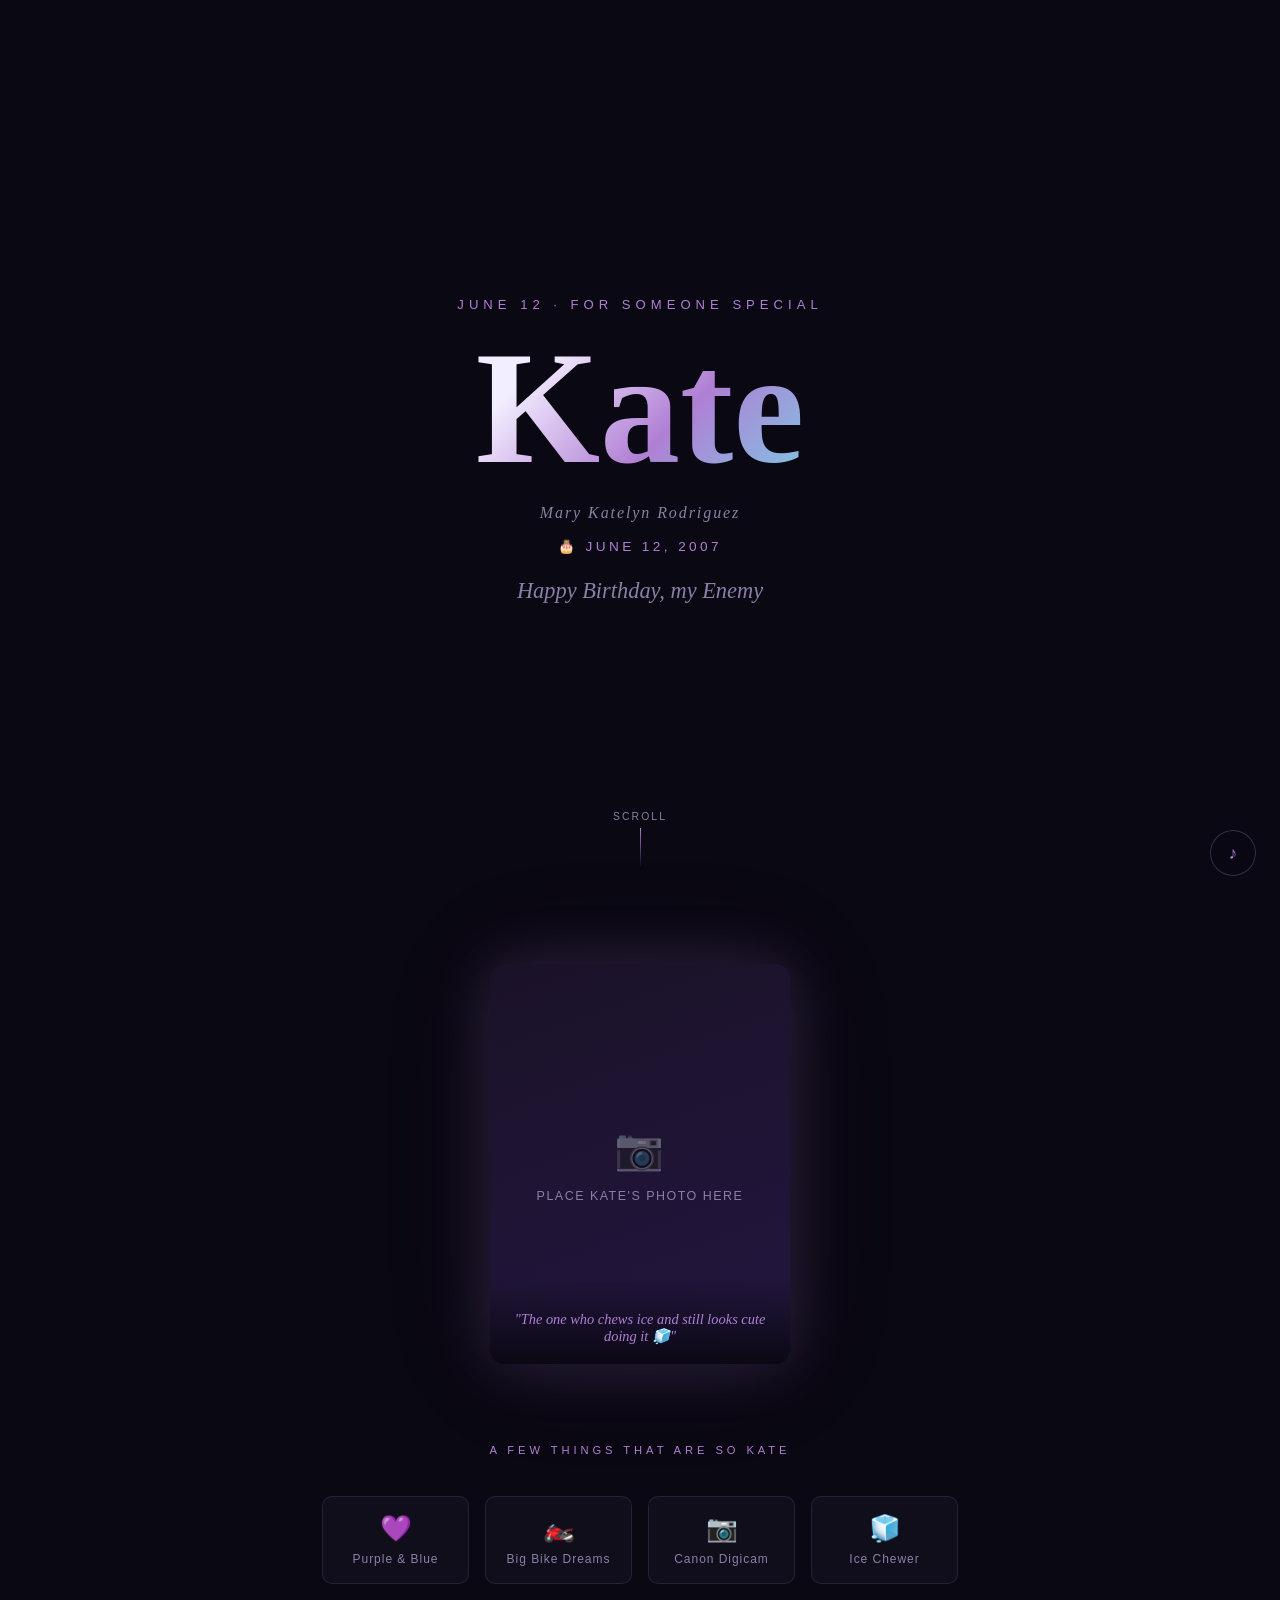
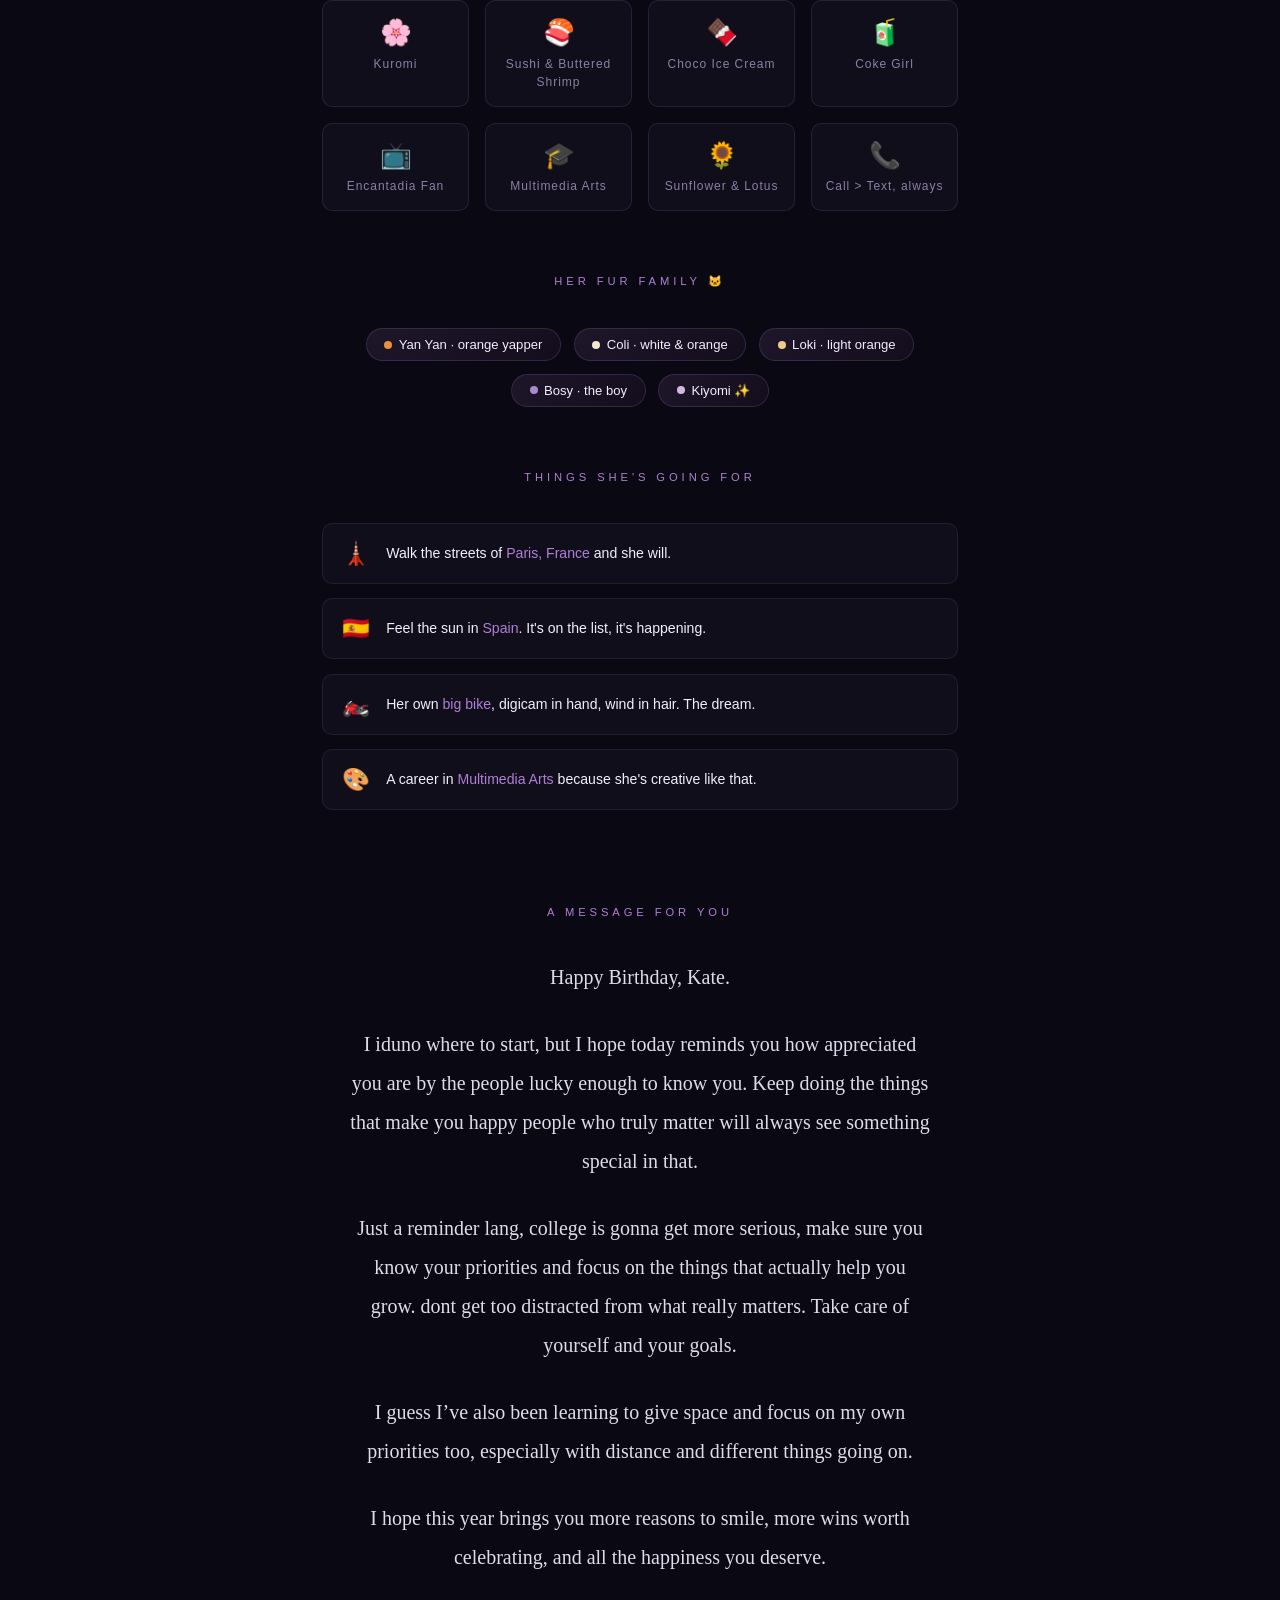
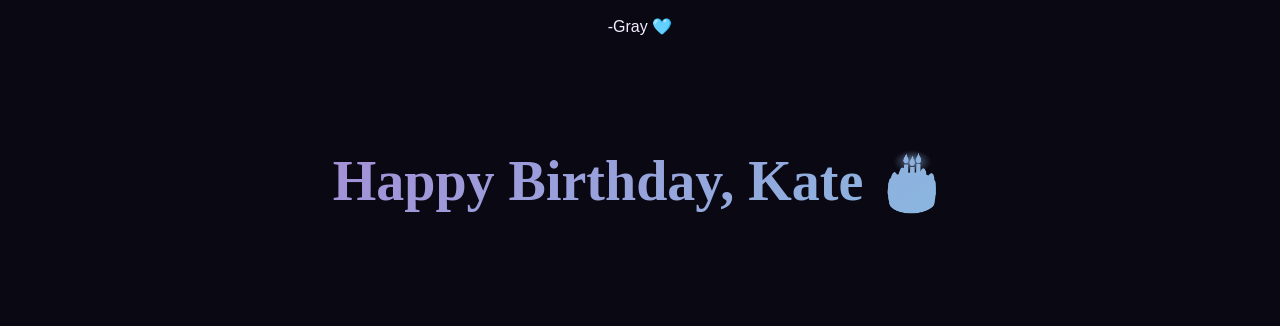
==== happy_birthday.html @ 86d2f995 "for-mary" ====
<!doctype html>
<html lang="en">
  <head>
    <meta charset="UTF-8" />
    <meta name="viewport" content="width=device-width, initial-scale=1.0" />
    <title>Happy Birthday, Kate 🎂</title>
    <link
      href="https://fonts.googleapis.com/css2?family=Playfair+Display:ital,wght@0,400;0,700;1,400&family=Lato:wght@300;400&display=swap"
      rel="stylesheet"
    />
    <style>
      *,
      *::before,
      *::after {
        box-sizing: border-box;
        margin: 0;
        padding: 0;
      }

      :root {
        --bg: #0a0812;
        --surface: #110e1c;
        --accent: #b07fd4;
        --accent2: #7b52ab;
        --blue: #7ec8e3;
        --text: #f3eeff;
        --muted: #8b7fa5;
        --glow: rgba(176, 127, 212, 0.2);
      }

      html {
        scroll-behavior: smooth;
      }

      body {
        background: var(--bg);
        color: var(--text);
        font-family: Arial, Helvetica, sans-serif;
        font-weight: 300;
        overflow-x: hidden;
        min-height: 100vh;
      }

      #particles {
        position: fixed;
        inset: 0;
        pointer-events: none;
        z-index: 0;
      }

      .hero {
        position: relative;
        z-index: 1;
        min-height: 100vh;
        display: flex;
        flex-direction: column;
        align-items: center;
        justify-content: center;
        text-align: center;
        padding: 2rem;
        gap: 1rem;
      }

      .eyebrow {
        font-size: clamp(0.65rem, 2vw, 0.82rem);
        letter-spacing: 0.38em;
        text-transform: uppercase;
        color: var(--accent);
        opacity: 0;
        animation: fadeUp 0.8s 0.3s forwards;
      }

      .hero-name {
        font-family: cursive;
        font-size: clamp(4rem, 14vw, 10rem);
        font-weight: 700;
        line-height: 1;
        background: linear-gradient(
          135deg,
          var(--text) 20%,
          var(--accent) 60%,
          var(--blue)
        );
        -webkit-background-clip: text;
        -webkit-text-fill-color: transparent;
        background-clip: text;
        opacity: 0;
        animation: fadeUp 1s 0.6s forwards;
      }

      .hero-fullname {
        font-family: cursive;
        font-style: italic;
        font-size: clamp(0.8rem, 2vw, 1rem);
        color: var(--muted);
        letter-spacing: 0.12em;
        opacity: 0;
        animation: fadeUp 0.7s 1s forwards;
      }

      .hero-bday {
        font-size: clamp(0.7rem, 1.8vw, 0.85rem);
        letter-spacing: 0.25em;
        text-transform: uppercase;
        color: var(--accent);
        opacity: 0;
        animation: fadeUp 0.7s 1.2s forwards;
      }

      .hero-sub {
        font-family: cursive;
        font-style: italic;
        font-size: clamp(1rem, 3vw, 1.4rem);
        color: var(--muted);
        opacity: 0;
        animation: fadeUp 0.8s 1.5s forwards;
        margin-top: 0.5rem;
      }

      .scroll-hint {
        position: absolute;
        bottom: 2rem;
        display: flex;
        flex-direction: column;
        align-items: center;
        gap: 0.4rem;
        color: var(--muted);
        font-size: 0.65rem;
        letter-spacing: 0.2em;
        text-transform: uppercase;
        opacity: 0;
        animation: fadeIn 1s 2.2s forwards;
      }
      .scroll-hint .line {
        width: 1px;
        height: 40px;
        background: linear-gradient(to bottom, var(--accent), transparent);
        animation: lineGrow 1.5s 2.8s ease-in-out infinite;
      }

      .photo-section {
        position: relative;
        z-index: 1;
        display: flex;
        justify-content: center;
        padding: 4rem 2rem 2rem;
      }

      .photo-frame {
        position: relative;
        width: min(300px, 82vw);
        aspect-ratio: 3/4;
        border-radius: 14px;
        overflow: hidden;
        box-shadow:
          0 0 60px var(--glow),
          0 0 120px rgba(123, 82, 171, 0.1);
        opacity: 0;
        transform: translateY(40px);
        transition:
          opacity 0.9s,
          transform 0.9s;
      }
      .photo-frame.visible {
        opacity: 1;
        transform: translateY(0);
      }
      .photo-frame img {
        width: 100%;
        height: 100%;
        object-fit: cover;
        filter: saturate(0.92) contrast(1.04);
      }

      .photo-placeholder {
        width: 100%;
        height: 100%;
        background: linear-gradient(160deg, #1a1228, #231640);
        display: flex;
        flex-direction: column;
        align-items: center;
        justify-content: center;
        gap: 1rem;
        color: var(--muted);
        font-size: 0.78rem;
        letter-spacing: 0.12em;
        text-transform: uppercase;
        text-align: center;
        padding: 1.5rem;
      }
      .photo-placeholder .icon {
        font-size: 2.5rem;
        opacity: 0.4;
      }

      .photo-caption {
        position: absolute;
        bottom: 0;
        left: 0;
        right: 0;
        background: linear-gradient(to top, rgba(10, 8, 18, 0.95), transparent);
        padding: 2rem 1.2rem 1.2rem;
        font-family: cursive;
        font-style: italic;
        font-size: 0.9rem;
        color: var(--accent);
        text-align: center;
      }

      .about-section {
        position: relative;
        z-index: 1;
        max-width: 700px;
        margin: 0 auto;
        padding: 3rem 2rem;
        opacity: 0;
        transform: translateY(40px);
        transition:
          opacity 0.9s,
          transform 0.9s;
      }
      .about-section.visible {
        opacity: 1;
        transform: translateY(0);
      }

      .section-label {
        font-size: 0.7rem;
        letter-spacing: 0.35em;
        text-transform: uppercase;
        color: var(--accent);
        text-align: center;
        margin-bottom: 2.5rem;
      }

      .things-grid {
        display: grid;
        grid-template-columns: repeat(auto-fill, minmax(140px, 1fr));
        gap: 1rem;
      }

      .thing-card {
        background: var(--surface);
        border: 1px solid rgba(176, 127, 212, 0.15);
        border-radius: 10px;
        padding: 1rem 0.8rem;
        text-align: center;
        transition:
          border-color 0.3s,
          box-shadow 0.3s;
      }
      .thing-card:hover {
        border-color: rgba(176, 127, 212, 0.45);
        box-shadow: 0 0 20px var(--glow);
      }
      .thing-card .emoji {
        font-size: 1.6rem;
        display: block;
        margin-bottom: 0.4rem;
      }
      .thing-card .label {
        font-size: 0.75rem;
        color: var(--muted);
        letter-spacing: 0.08em;
      }

      .cats-section {
        position: relative;
        z-index: 1;
        max-width: 700px;
        margin: 0 auto;
        padding: 1rem 2rem 3rem;
        opacity: 0;
        transform: translateY(40px);
        transition:
          opacity 0.9s 0.1s,
          transform 0.9s 0.1s;
      }
      .cats-section.visible {
        opacity: 1;
        transform: translateY(0);
      }

      .cats-grid {
        display: flex;
        flex-wrap: wrap;
        justify-content: center;
        gap: 0.8rem;
        margin-top: 0.5rem;
      }

      .cat-chip {
        background: linear-gradient(
          135deg,
          rgba(176, 127, 212, 0.12),
          rgba(123, 82, 171, 0.08)
        );
        border: 1px solid rgba(176, 127, 212, 0.2);
        border-radius: 999px;
        padding: 0.5rem 1.1rem;
        font-size: 0.82rem;
        color: var(--text);
        display: flex;
        align-items: center;
        gap: 0.4rem;
      }
      .cat-chip .dot {
        width: 8px;
        height: 8px;
        border-radius: 50%;
        flex-shrink: 0;
      }

      .dreams-section {
        position: relative;
        z-index: 1;
        max-width: 700px;
        margin: 0 auto;
        padding: 1rem 2rem 4rem;
        opacity: 0;
        transform: translateY(40px);
        transition:
          opacity 0.9s 0.15s,
          transform 0.9s 0.15s;
      }
      .dreams-section.visible {
        opacity: 1;
        transform: translateY(0);
      }

      .dream-list {
        display: flex;
        flex-direction: column;
        gap: 0.9rem;
        margin-top: 0.5rem;
      }

      .dream-item {
        display: flex;
        align-items: center;
        gap: 1rem;
        background: var(--surface);
        border: 1px solid rgba(176, 127, 212, 0.12);
        border-radius: 10px;
        padding: 1rem 1.2rem;
      }
      .dream-item .dream-icon {
        font-size: 1.4rem;
        flex-shrink: 0;
      }
      .dream-item .dream-text {
        font-size: 0.88rem;
        line-height: 1.5;
        color: var(--text);
      }
      .dream-item .dream-text strong {
        color: var(--accent);
        font-weight: 400;
      }

      .message-section {
        position: relative;
        z-index: 1;
        max-width: 660px;
        margin: 0 auto;
        padding: 2rem 2.5rem 4rem;
        text-align: center;
        opacity: 0;
        transform: translateY(40px);
        transition:
          opacity 0.9s 0.2s,
          transform 0.9s 0.2s;
      }
      .message-section.visible {
        opacity: 1;
        transform: translateY(0);
      }

      .message-body {
        font-family: cursive;
        font-size: clamp(1rem, 2.5vw, 1.25rem);
        line-height: 1.95;
        color: var(--text);
        opacity: 0.92;
      }
      .message-body p + p {
        margin-top: 1.4em;
      }

      .message-sig {
        margin-top: 2.5rem;
        font-family: cursive;
        font-style: italic;
        font-size: 1rem;
        color: var(--accent);
      }

      .closing {
        position: relative;
        z-index: 1;
        text-align: center;
        padding: 3rem 2rem 7rem;
        opacity: 0;
        transition: opacity 1s;
      }
      .closing.visible {
        opacity: 1;
      }

      .closing-text {
        font-family: cursive;
        font-size: clamp(1.8rem, 6vw, 3.5rem);
        font-weight: 700;
        background: linear-gradient(135deg, var(--accent), var(--blue));
        -webkit-background-clip: text;
        -webkit-text-fill-color: transparent;
        background-clip: text;
      }
      .closing-sub {
        margin-top: 1rem;
        font-size: 0.82rem;
        color: var(--muted);
        letter-spacing: 0.15em;
        text-transform: uppercase;
      }

      .music-btn {
        position: fixed;
        bottom: 1.5rem;
        right: 1.5rem;
        z-index: 100;
        width: 46px;
        height: 46px;
        border-radius: 50%;
        border: 1px solid rgba(176, 127, 212, 0.3);
        background: rgba(10, 8, 18, 0.85);
        backdrop-filter: blur(8px);
        color: var(--accent);
        font-size: 1.1rem;
        cursor: pointer;
        display: flex;
        align-items: center;
        justify-content: center;
        transition:
          border-color 0.3s,
          box-shadow 0.3s;
      }
      .music-btn:hover {
        border-color: var(--accent);
        box-shadow: 0 0 20px var(--glow);
      }
      .music-btn.playing {
        box-shadow: 0 0 25px var(--glow);
      }

      @keyframes fadeUp {
        from {
          opacity: 0;
          transform: translateY(24px);
        }
        to {
          opacity: 1;
          transform: translateY(0);
        }
      }
      @keyframes fadeIn {
        from {
          opacity: 0;
        }
        to {
          opacity: 1;
        }
      }
      @keyframes lineGrow {
        0%,
        100% {
          transform: scaleY(1);
          opacity: 0.5;
        }
        50% {
          transform: scaleY(1.4);
          opacity: 1;
        }
      }

      @media (prefers-reduced-motion: reduce) {
        *,
        *::before,
        *::after {
          animation-duration: 0.01ms !important;
          transition-duration: 0.01ms !important;
        }
      }
    </style>
  </head>
  <body>
    <canvas id="particles"></canvas>

    <section class="hero">
      <p class="eyebrow">June 12 · For someone special</p>
      <h1 class="hero-name">Kate</h1>
      <p class="hero-fullname">Mary Katelyn Rodriguez</p>
      <p class="hero-bday">🎂 June 12, 2007</p>
      <p class="hero-sub">Happy Birthday, my Enemy</p>
      <div class="scroll-hint">
        <span>scroll</span>
        <div class="line"></div>
      </div>
    </section>

    <section class="photo-section">
      <div class="photo-frame" id="photoFrame">
        <div class="photo-placeholder">
          <span class="icon">📷</span>
          <span>Place Kate's photo here</span>
        </div>
        <div class="photo-caption">
          "The one who chews ice and still looks cute doing it 🧊"
        </div>
      </div>
    </section>

    <section class="about-section" id="aboutSection">
      <p class="section-label">A few things that are so Kate</p>
      <div class="things-grid">
        <div class="thing-card">
          <span class="emoji">💜</span><span class="label">Purple & Blue</span>
        </div>
        <div class="thing-card">
          <span class="emoji">🏍️</span
          ><span class="label">Big Bike Dreams</span>
        </div>
        <div class="thing-card">
          <span class="emoji">📷</span><span class="label">Canon Digicam</span>
        </div>
        <div class="thing-card">
          <span class="emoji">🧊</span><span class="label">Ice Chewer</span>
        </div>
        <div class="thing-card">
          <span class="emoji">🌸</span><span class="label">Kuromi</span>
        </div>
        <div class="thing-card">
          <span class="emoji">🍣</span
          ><span class="label">Sushi & Buttered Shrimp</span>
        </div>
        <div class="thing-card">
          <span class="emoji">🍫</span
          ><span class="label">Choco Ice Cream</span>
        </div>
        <div class="thing-card">
          <span class="emoji">🧃</span><span class="label">Coke Girl</span>
        </div>
        <div class="thing-card">
          <span class="emoji">📺</span><span class="label">Encantadia Fan</span>
        </div>
        <div class="thing-card">
          <span class="emoji">🎓</span
          ><span class="label">Multimedia Arts</span>
        </div>
        <div class="thing-card">
          <span class="emoji">🌻</span
          ><span class="label">Sunflower & Lotus</span>
        </div>
        <div class="thing-card">
          <span class="emoji">📞</span
          ><span class="label">Call > Text, always</span>
        </div>
      </div>
    </section>

    <section class="cats-section" id="catsSection">
      <p class="section-label">Her fur family 🐱</p>
      <div class="cats-grid">
        <div class="cat-chip">
          <span class="dot" style="background: #e8923a"></span> Yan Yan · orange
          yapper
        </div>
        <div class="cat-chip">
          <span class="dot" style="background: #f5e6d0"></span> Coli · white &
          orange
        </div>
        <div class="cat-chip">
          <span class="dot" style="background: #f0c98a"></span> Loki · light
          orange
        </div>
        <div class="cat-chip">
          <span class="dot" style="background: #a78bca"></span> Bosy · the boy
        </div>
        <div class="cat-chip">
          <span class="dot" style="background: #d4b8e0"></span> Kiyomi ✨
        </div>
      </div>
    </section>

    <section class="dreams-section" id="dreamsSection">
      <p class="section-label">Things she's going for</p>
      <div class="dream-list">
        <div class="dream-item">
          <span class="dream-icon">🗼</span>
          <span class="dream-text"
            >Walk the streets of <strong>Paris, France</strong>   and she
            will.</span
          >
        </div>
        <div class="dream-item">
          <span class="dream-icon">🇪🇸</span>
          <span class="dream-text"
            >Feel the sun in <strong>Spain</strong>. It's on the list, it's
            happening.</span
          >
        </div>
        <div class="dream-item">
          <span class="dream-icon">🏍️</span>
          <span class="dream-text"
            >Her own <strong>big bike</strong>, digicam in hand, wind in hair.
            The dream.</span
          >
        </div>
        <div class="dream-item">
          <span class="dream-icon">🎨</span>
          <span class="dream-text"
            >A career in <strong>Multimedia Arts</strong>   because she's
            creative like that.</span
          >
        </div>
      </div>
    </section>

    <section class="message-section" id="msgSection">
      <p class="section-label">A message for you</p>
      <div class="message-body">
        <p>Happy Birthday, Kate.</p>

        <p>
          I iduno where to start, but I hope today reminds you how appreciated
          you are by the people lucky enough to know you. Keep doing the things
          that make you happy people who truly matter will always see something
          special in that.
        </p>

        <p>
          Just a reminder lang, college is gonna get more serious, make sure you
          know your priorities and focus on the things that actually help you
          grow. dont get too distracted from what really matters. Take care of
          yourself and your goals.
        </p>

        <p>
          I guess I’ve also been learning to give space and focus on my own
          priorities too, especially with distance and different things going
          on.
        </p>

        <p>
          I hope this year brings you more reasons to smile, more wins worth
          celebrating, and all the happiness you deserve.
        </p>
      </div>
      <p class="message-sig"></p>-Gray 🩵</p>
    </section>

    <section class="closing" id="closing">
      <p class="closing-text">Happy Birthday, Kate 🎂</p>
    </section>
    <audio id="bgMusic" loop>
      <source src="song (1).mp3" type="audio/mpeg" />
    </audio>
    <button class="music-btn" id="musicBtn" title="Toggle music">♪</button>

    <script>
      const canvas = document.getElementById("particles");
      const ctx = canvas.getContext("2d");
      let W,
        H,
        pts = [];
      const SYMBOLS = ["💜", "🌸", "✨", "🧊", "🍣", "🏍️", "📷", "🌻"];

      function resize() {
        W = canvas.width = window.innerWidth;
        H = canvas.height = window.innerHeight;
      }

      function spawnParticle() {
        return {
          x: Math.random() * W,
          y: H + 10,
          r: Math.random() * 2.2 + 0.8,
          speed: Math.random() * 0.55 + 0.18,
          drift: (Math.random() - 0.5) * 0.35,
          alpha: Math.random() * 0.45 + 0.15,
          symbol:
            Math.random() < 0.12
              ? SYMBOLS[Math.floor(Math.random() * SYMBOLS.length)]
              : null,
        };
      }

      for (let i = 0; i < 65; i++) {
        const p = spawnParticle();
        p.y = Math.random() * H;
        pts.push(p);
      }

      function draw() {
        ctx.clearRect(0, 0, W, H);
        pts.forEach((p) => {
          if (p.symbol) {
            ctx.globalAlpha = p.alpha * 0.55;
            ctx.font = `${p.r * 7}px serif`;
            ctx.fillText(p.symbol, p.x, p.y);
          } else {
            ctx.beginPath();
            ctx.arc(p.x, p.y, p.r, 0, Math.PI * 2);
            ctx.fillStyle = "#b07fd4";
            ctx.globalAlpha = p.alpha;
            ctx.fill();
          }
          ctx.globalAlpha = 1;
          p.y -= p.speed;
          p.x += p.drift;
          if (p.y < -20) Object.assign(p, spawnParticle());
        });
        requestAnimationFrame(draw);
      }

      window.addEventListener("resize", resize);
      resize();
      draw();

      const revealEls = document.querySelectorAll(
        "#photoFrame, #aboutSection, #catsSection, #dreamsSection, #msgSection, #closing",
      );
      const obs = new IntersectionObserver(
        (entries) => {
          entries.forEach((e) => {
            if (e.isIntersecting) e.target.classList.add("visible");
          });
        },
        { threshold: 0.1 },
      );
      revealEls.forEach((el) => obs.observe(el));
      const audio = document.getElementById("bgMusic");
      const musicBtn = document.getElementById("musicBtn");
      let playing = false;
      musicBtn.addEventListener("click", () => {
        if (playing) {
          audio.pause();
          musicBtn.textContent = "♪";
          musicBtn.classList.remove("playing");
        } else {
          audio.play().catch(() => {});
          musicBtn.textContent = "⏸";
          musicBtn.classList.add("playing");
        }
        playing = !playing;
      });
    </script>
  </body>
</html>
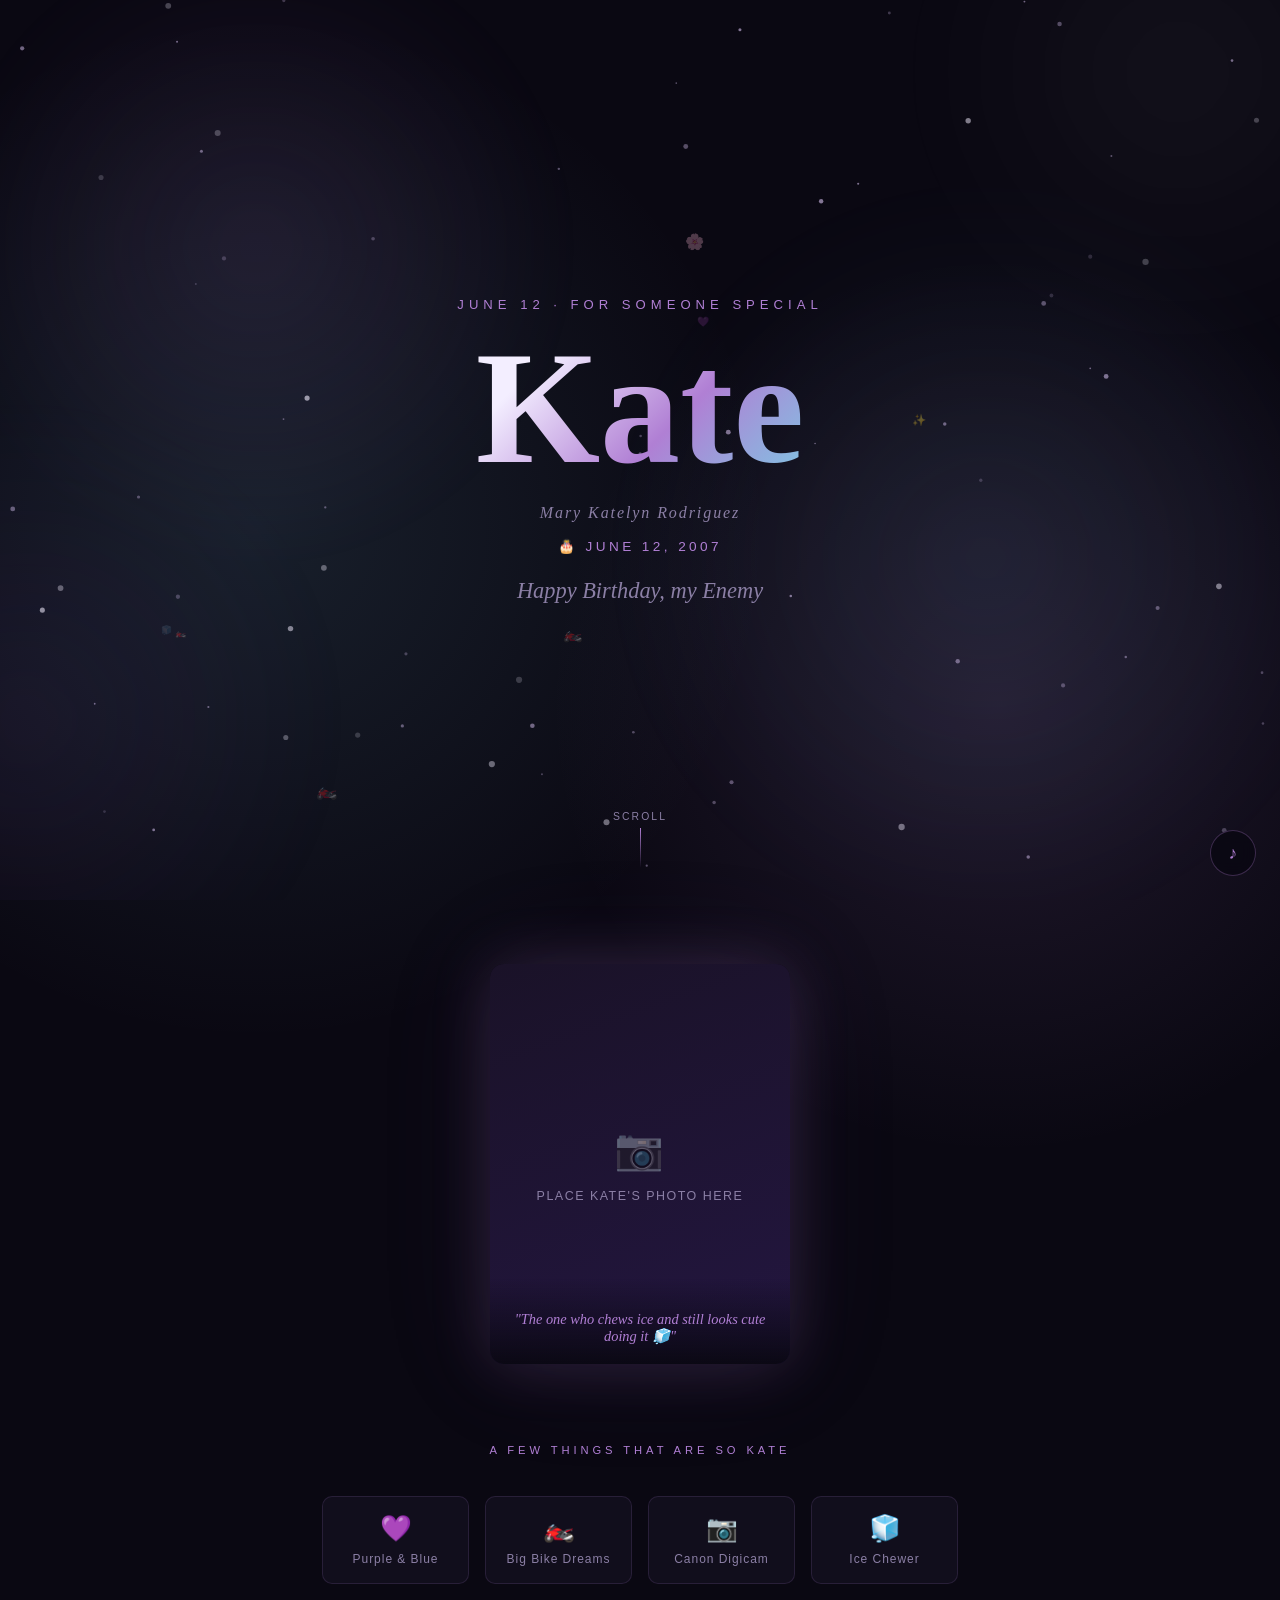
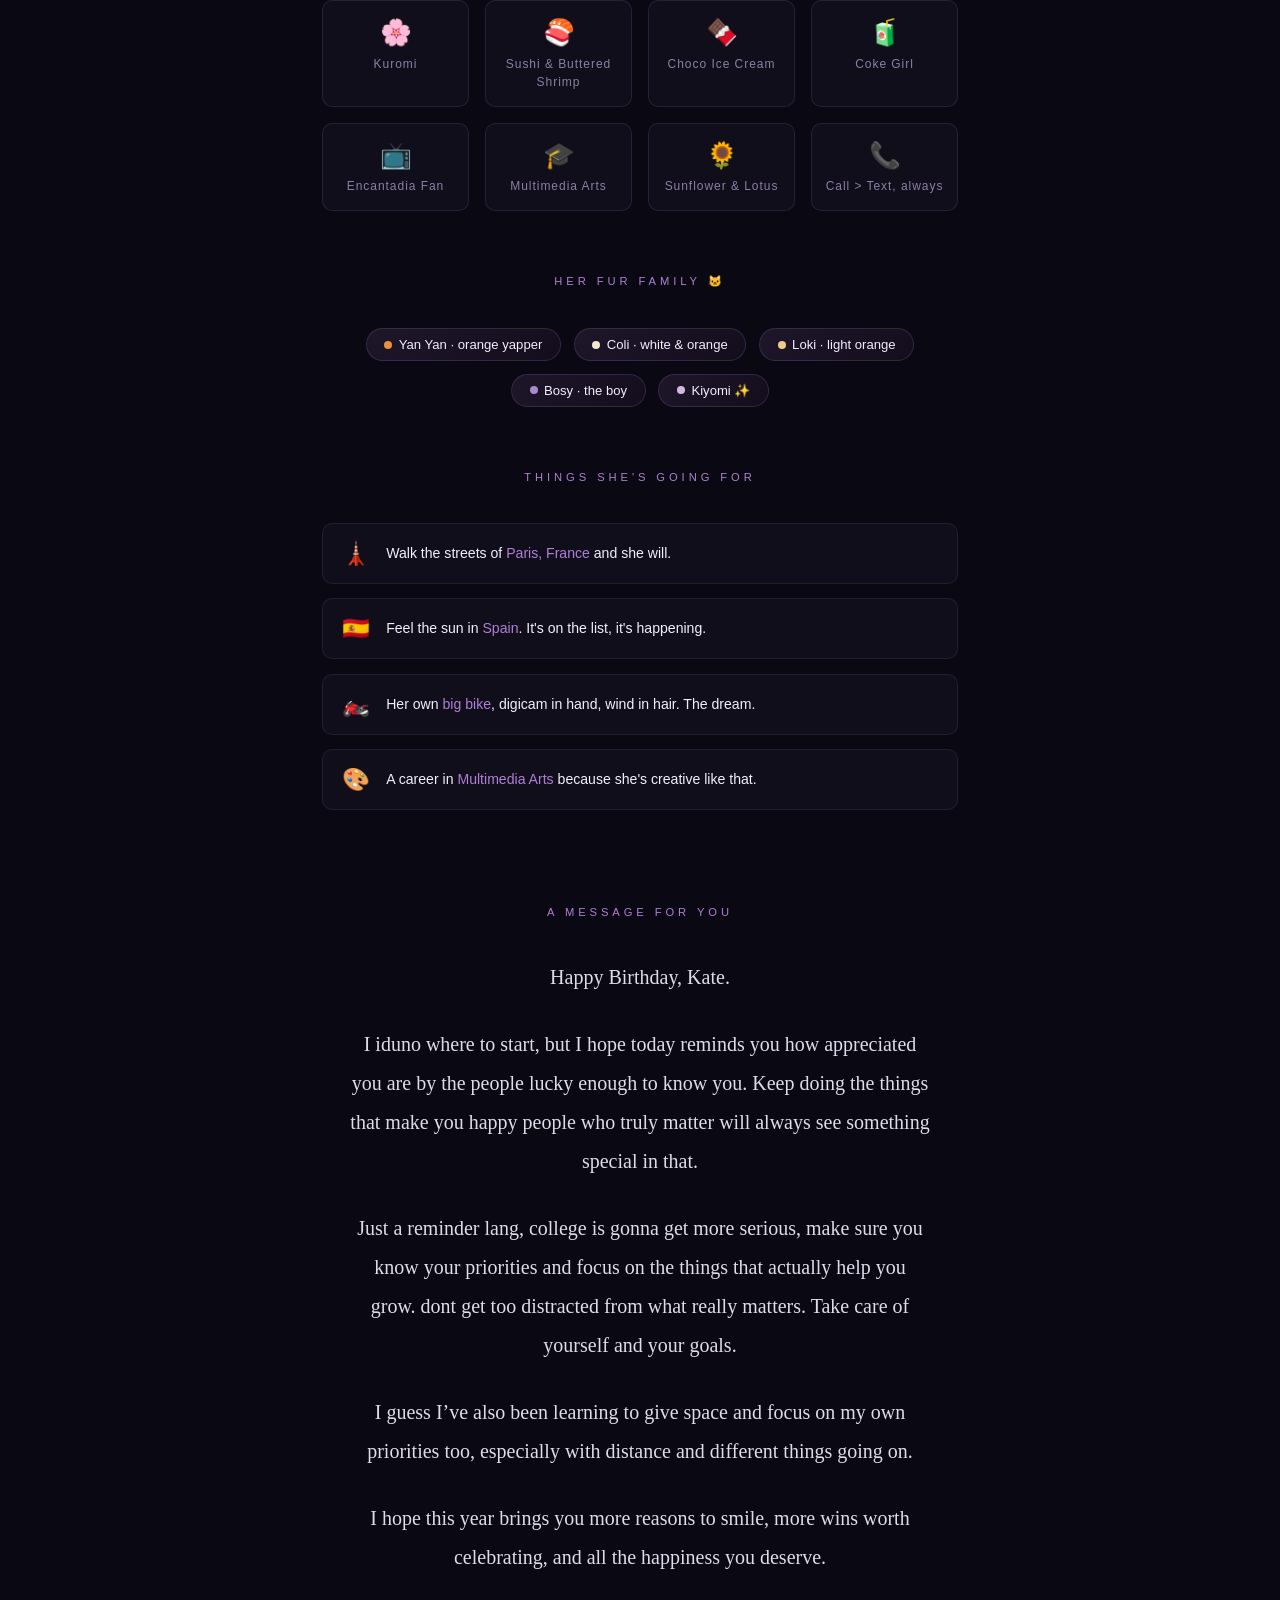
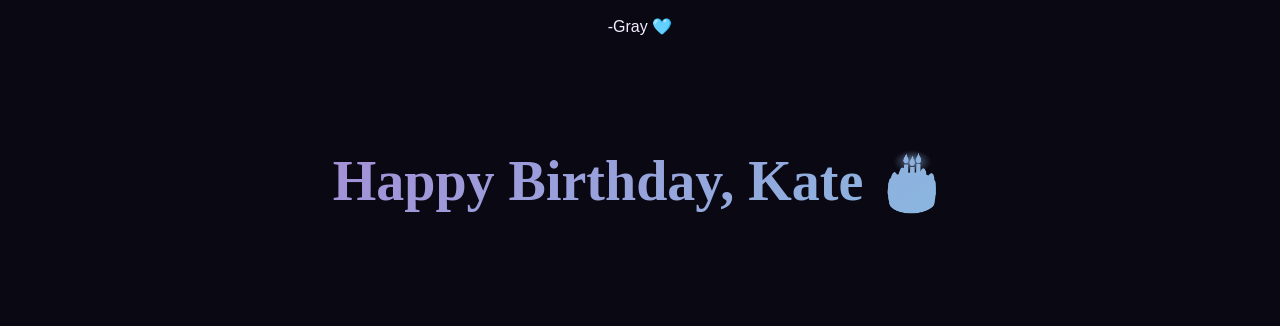
==== commit 4c8505e4: "update happy_birthday.html" ====
--- a/happy_birthday.html
+++ b/happy_birthday.html
@@ -33,7 +33,10 @@
       }
 
       body {
-        background: var(--bg);
+        background:
+          radial-gradient(circle at 20% 15%, rgba(126, 200, 227, 0.12), transparent 32rem),
+          radial-gradient(circle at 78% 20%, rgba(176, 127, 212, 0.14), transparent 28rem),
+          var(--bg);
         color: var(--text);
         font-family: Arial, Helvetica, sans-serif;
         font-weight: 300;
@@ -41,10 +44,43 @@
         min-height: 100vh;
       }
 
+      .ambient-bg,
       #particles {
         position: fixed;
         inset: 0;
         pointer-events: none;
+      }
+
+      .ambient-bg {
+        z-index: 0;
+        overflow: hidden;
+      }
+
+      .ambient-bg::before,
+      .ambient-bg::after {
+        content: "";
+        position: absolute;
+        inset: -25%;
+        opacity: 0.55;
+        filter: blur(22px);
+        animation: ambientDrift 34s ease-in-out infinite alternate;
+      }
+
+      .ambient-bg::before {
+        background:
+          radial-gradient(circle at 30% 35%, rgba(176, 127, 212, 0.2), transparent 20rem),
+          radial-gradient(circle at 68% 58%, rgba(126, 200, 227, 0.16), transparent 24rem);
+      }
+
+      .ambient-bg::after {
+        background:
+          radial-gradient(circle at 78% 22%, rgba(255, 255, 255, 0.07), transparent 18rem),
+          radial-gradient(circle at 18% 70%, rgba(123, 82, 171, 0.18), transparent 20rem);
+        animation-duration: 46s;
+        animation-direction: alternate-reverse;
+      }
+
+      #particles {
         z-index: 0;
       }
 
@@ -483,6 +519,15 @@
         }
       }
 
+      @keyframes ambientDrift {
+        from {
+          transform: translate3d(-2%, -1%, 0) scale(1);
+        }
+        to {
+          transform: translate3d(2%, 3%, 0) scale(1.08);
+        }
+      }
+
       @media (prefers-reduced-motion: reduce) {
         *,
         *::before,
@@ -494,7 +539,8 @@
     </style>
   </head>
   <body>
-    <canvas id="particles"></canvas>
+    <div class="ambient-bg" aria-hidden="true"></div>
+    <canvas id="particles" aria-hidden="true"></canvas>
 
     <section class="hero">
       <p class="eyebrow">June 12 · For someone special</p>
@@ -680,51 +726,60 @@
         H = canvas.height = window.innerHeight;
       }
 
-      function spawnParticle() {
+      function spawnSnowflake(fromTop = true) {
         return {
           x: Math.random() * W,
-          y: H + 10,
-          r: Math.random() * 2.2 + 0.8,
-          speed: Math.random() * 0.55 + 0.18,
-          drift: (Math.random() - 0.5) * 0.35,
-          alpha: Math.random() * 0.45 + 0.15,
+          y: fromTop ? -20 : Math.random() * H,
+          r: Math.random() * 2.4 + 0.8,
+          speed: Math.random() * 0.32 + 0.12,
+          drift: (Math.random() - 0.5) * 0.22,
+          sway: Math.random() * Math.PI * 2,
+          swaySpeed: Math.random() * 0.006 + 0.002,
+          alpha: Math.random() * 0.45 + 0.18,
           symbol:
-            Math.random() < 0.12
+            Math.random() < 0.08
               ? SYMBOLS[Math.floor(Math.random() * SYMBOLS.length)]
               : null,
         };
       }
 
-      for (let i = 0; i < 65; i++) {
-        const p = spawnParticle();
-        p.y = Math.random() * H;
-        pts.push(p);
+      function fillSnow() {
+        pts = [];
+        const count = Math.min(95, Math.max(55, Math.floor(W / 16)));
+        for (let i = 0; i < count; i++) pts.push(spawnSnowflake(false));
       }
 
       function draw() {
         ctx.clearRect(0, 0, W, H);
         pts.forEach((p) => {
+          const swayOffset = Math.sin(p.sway) * 0.35;
           if (p.symbol) {
-            ctx.globalAlpha = p.alpha * 0.55;
-            ctx.font = `${p.r * 7}px serif`;
-            ctx.fillText(p.symbol, p.x, p.y);
+            ctx.globalAlpha = p.alpha * 0.58;
+            ctx.font = `${p.r * 6.5}px serif`;
+            ctx.fillText(p.symbol, p.x + swayOffset, p.y);
           } else {
             ctx.beginPath();
-            ctx.arc(p.x, p.y, p.r, 0, Math.PI * 2);
-            ctx.fillStyle = "#b07fd4";
+            ctx.arc(p.x + swayOffset, p.y, p.r, 0, Math.PI * 2);
+            ctx.fillStyle = p.r > 2.5 ? "#f3eeff" : "#cdb9e6";
             ctx.globalAlpha = p.alpha;
             ctx.fill();
           }
           ctx.globalAlpha = 1;
-          p.y -= p.speed;
+          p.y += p.speed;
           p.x += p.drift;
-          if (p.y < -20) Object.assign(p, spawnParticle());
+          p.sway += p.swaySpeed;
+          if (p.y > H + 24 || p.x < -24 || p.x > W + 24)
+            Object.assign(p, spawnSnowflake(true));
         });
         requestAnimationFrame(draw);
       }
 
-      window.addEventListener("resize", resize);
+      window.addEventListener("resize", () => {
+        resize();
+        fillSnow();
+      });
       resize();
+      fillSnow();
       draw();
 
       const revealEls = document.querySelectorAll(
